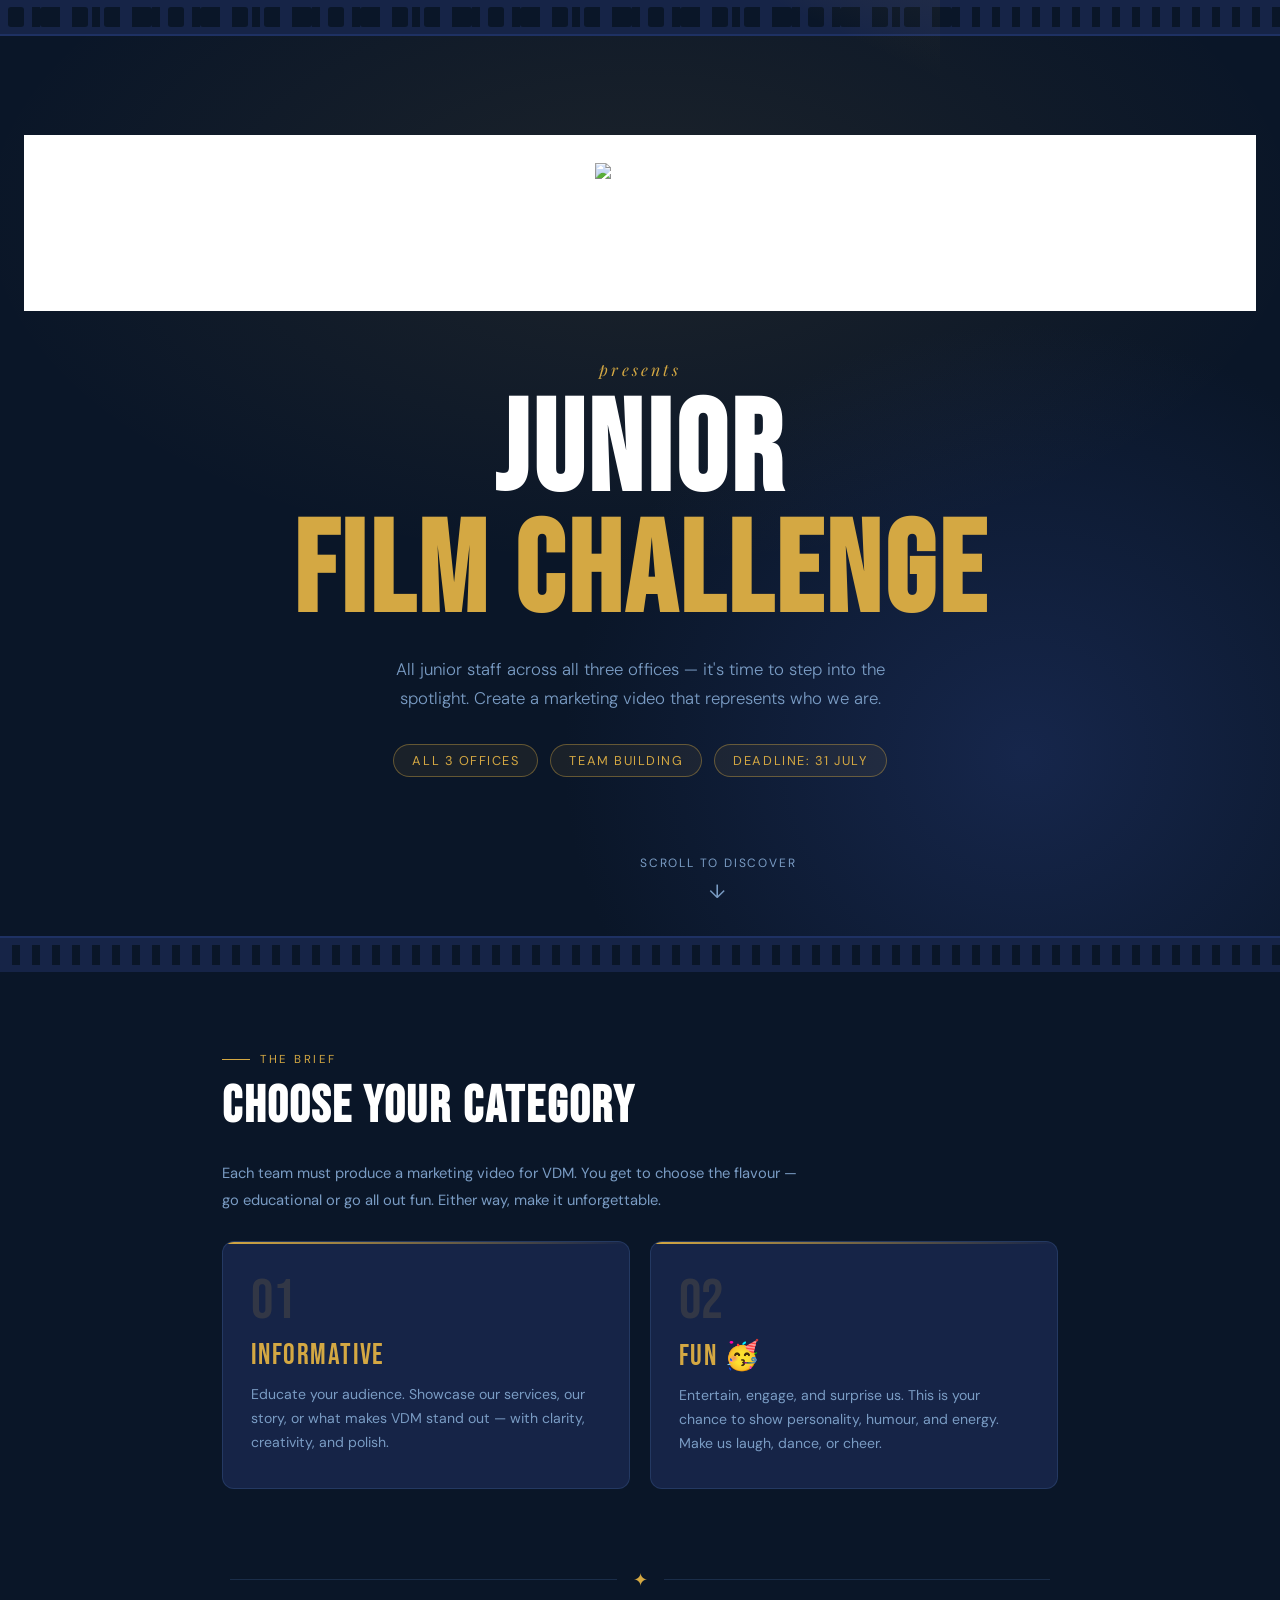
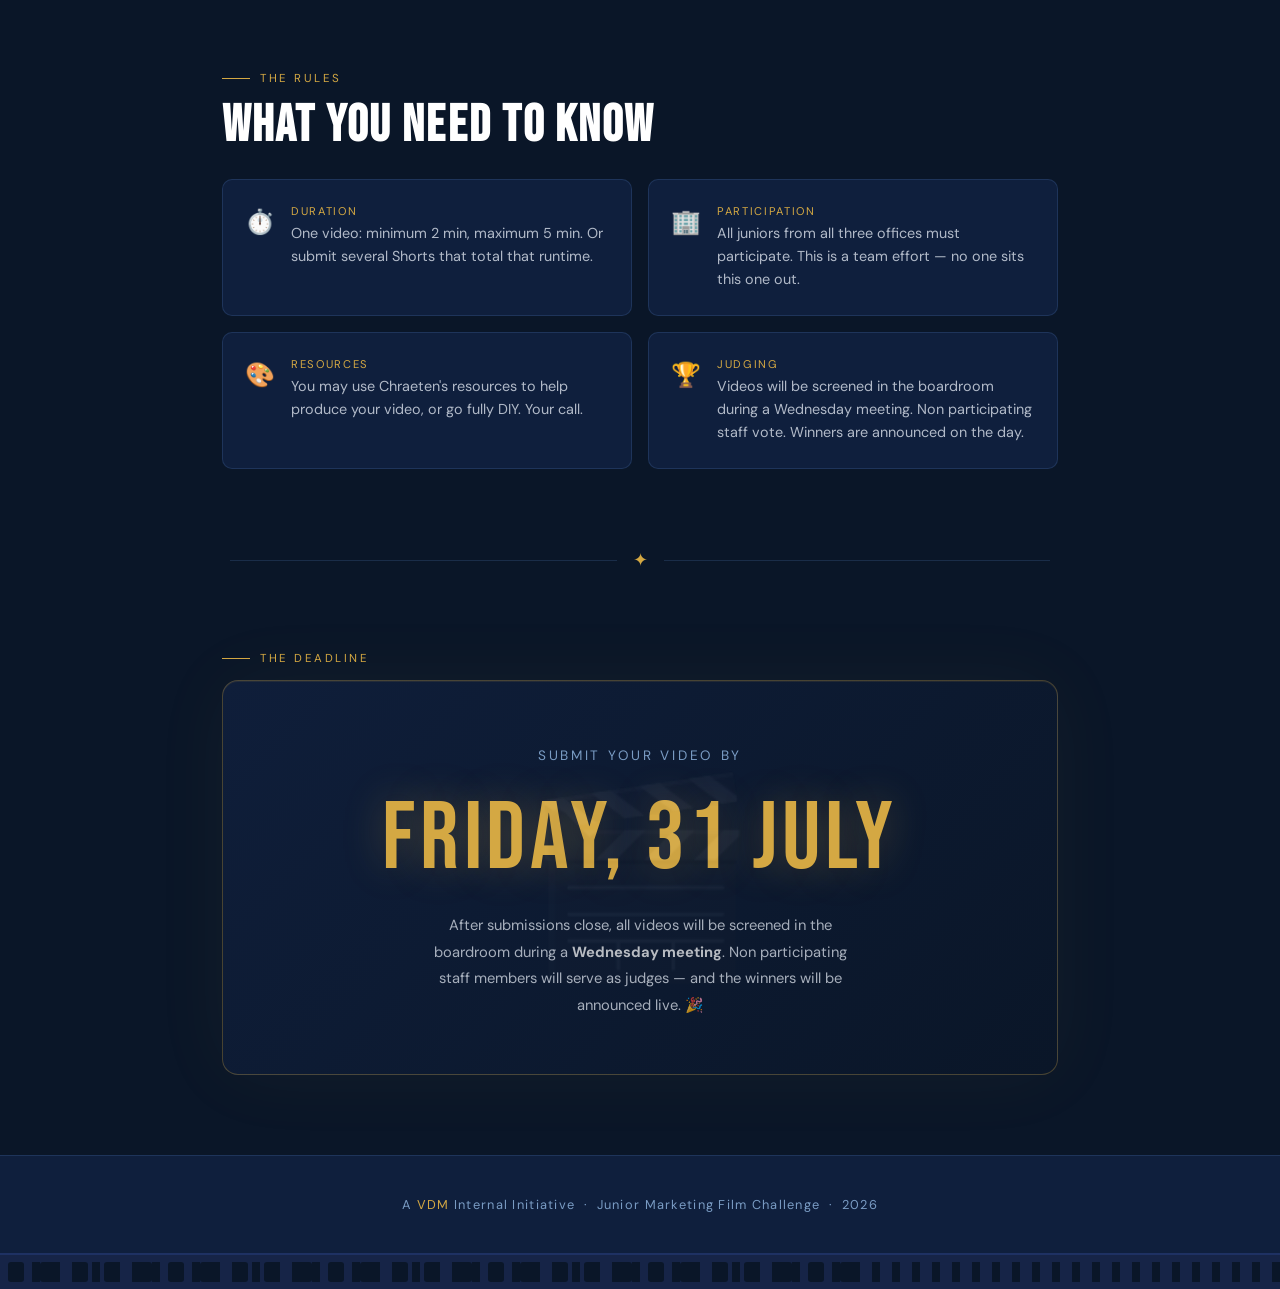
==== announcement/index.html @ d2eee0de "Add initial HTML structure for marketing challenge" ====
<!DOCTYPE html>
<html lang="en">
<head>
  <meta charset="UTF-8" />
  <meta name="viewport" content="width=device-width, initial-scale=1.0"/>
  <title>VDM | Junior Marketing Film Challenge</title>
  <link href="https://fonts.googleapis.com/css2?family=Bebas+Neue&family=DM+Sans:wght@300;400;500;600&family=Playfair+Display:ital@1&display=swap" rel="stylesheet"/>
  <style>
    :root {
      --gold: #D4A843;
      --gold-light: #F0C866;
      --navy: #0A1628;
      --navy2: #0F1F3D;
      --navy3: #162447;
      --navy4: #1E3163;
      --white: #FFFFFF;
      --off-white: #E8EEF7;
      --muted: #7A9CC4;
      --border: rgba(100,150,220,0.18);
    }

    *, *::before, *::after { box-sizing: border-box; margin: 0; padding: 0; }

    body {
      background: var(--navy);
      color: var(--white);
      font-family: 'DM Sans', sans-serif;
      overflow-x: hidden;
    }

    /* FILM STRIP TOP */
    .filmstrip {
      width: 100%;
      height: 36px;
      background: var(--navy3);
      display: flex;
      align-items: center;
      overflow: hidden;
      position: relative;
      border-bottom: 2px solid var(--navy4);
    }
    .filmstrip::before, .filmstrip::after {
      content: '';
      position: absolute;
      top: 50%;
      transform: translateY(-50%);
      height: 20px;
      width: 100%;
      background: repeating-linear-gradient(
        90deg,
        transparent 0px,
        transparent 12px,
        var(--navy) 12px,
        var(--navy) 20px
      );
    }
    .filmstrip-holes {
      display: flex;
      gap: 16px;
      padding: 0 8px;
      animation: slideFilm 8s linear infinite;
    }
    .hole {
      width: 16px;
      height: 20px;
      background: var(--navy);
      border-radius: 3px;
      flex-shrink: 0;
    }
    @keyframes slideFilm {
      from { transform: translateX(0); }
      to { transform: translateX(-400px); }
    }

    /* HERO */
    .hero {
      min-height: 100vh;
      display: flex;
      flex-direction: column;
      align-items: center;
      justify-content: center;
      padding: 0 24px 60px;
      position: relative;
      text-align: center;
      background:
        radial-gradient(ellipse 80% 60% at 50% 20%, rgba(212,168,67,0.09) 0%, transparent 65%),
        radial-gradient(ellipse 60% 80% at 80% 80%, rgba(30,49,99,0.6) 0%, transparent 60%),
        var(--navy);
    }

    /* spotlight effect */
    .hero::before {
      content: '';
      position: absolute;
      top: -100px;
      left: 50%;
      transform: translateX(-50%);
      width: 600px;
      height: 600px;
      background: conic-gradient(from 260deg at 50% 0%, transparent 40%, rgba(212,168,67,0.12) 50%, transparent 60%);
      pointer-events: none;
    }

    .logo-wrap {
      width: 100%;
      background: #ffffff;
      padding: 28px 40px;
      display: flex;
      justify-content: center;
      align-items: center;
      margin-bottom: 48px;
      align-self: stretch;
      animation: fadeDown 0.8s ease both;
    }
    .logo-wrap img {
      height: 120px;
      object-fit: contain;
    }

    .presents {
      font-family: 'Playfair Display', serif;
      font-style: italic;
      color: var(--gold);
      font-size: 1rem;
      letter-spacing: 0.2em;
      margin-bottom: 12px;
      animation: fadeDown 0.9s ease both;
      animation-delay: 0.1s;
      opacity: 0;
    }

    .title {
      font-family: 'Bebas Neue', sans-serif;
      font-size: clamp(3.5rem, 10vw, 8rem);
      line-height: 0.95;
      letter-spacing: 0.03em;
      color: var(--white);
      animation: fadeDown 1s ease both;
      animation-delay: 0.2s;
      opacity: 0;
    }
    .title span {
      color: var(--gold);
      display: block;
    }

    .subtitle {
      margin-top: 20px;
      font-size: 1.05rem;
      color: var(--muted);
      max-width: 540px;
      line-height: 1.7;
      animation: fadeDown 1s ease both;
      animation-delay: 0.35s;
      opacity: 0;
      font-weight: 300;
    }

    .badge-row {
      display: flex;
      gap: 12px;
      margin-top: 32px;
      flex-wrap: wrap;
      justify-content: center;
      animation: fadeDown 1s ease both;
      animation-delay: 0.5s;
      opacity: 0;
    }
    .badge {
      padding: 7px 18px;
      border: 1px solid rgba(212,168,67,0.4);
      border-radius: 100px;
      font-size: 0.8rem;
      letter-spacing: 0.12em;
      text-transform: uppercase;
      color: var(--gold);
      background: rgba(212,168,67,0.08);
    }

    .scroll-hint {
      position: absolute;
      bottom: 32px;
      left: 50%;
      transform: translateX(-50%);
      display: flex;
      flex-direction: column;
      align-items: center;
      gap: 8px;
      color: var(--muted);
      font-size: 0.75rem;
      letter-spacing: 0.15em;
      text-transform: uppercase;
      animation: fadeDown 1s ease both 1s, bounce 2s ease-in-out infinite 2s;
      opacity: 0;
    }
    .scroll-hint::after {
      content: '↓';
      font-size: 1.2rem;
    }

    @keyframes fadeDown {
      from { opacity: 0; transform: translateY(-18px); }
      to { opacity: 1; transform: translateY(0); }
    }
    @keyframes bounce {
      0%, 100% { transform: translateX(-50%) translateY(0); }
      50% { transform: translateX(-50%) translateY(6px); }
    }

    /* DIVIDER */
    .divider {
      display: flex;
      align-items: center;
      gap: 16px;
      padding: 0 40px;
      max-width: 900px;
      margin: 0 auto;
    }
    .divider-line { flex: 1; height: 1px; background: var(--border); }
    .divider-icon { color: var(--gold); font-size: 1.1rem; }

    /* SECTIONS */
    section {
      max-width: 900px;
      margin: 0 auto;
      padding: 80px 32px;
    }

    .section-label {
      font-size: 0.72rem;
      letter-spacing: 0.22em;
      text-transform: uppercase;
      color: var(--gold);
      margin-bottom: 14px;
      display: flex;
      align-items: center;
      gap: 10px;
    }
    .section-label::before {
      content: '';
      width: 28px;
      height: 1px;
      background: var(--gold);
    }

    .section-title {
      font-family: 'Bebas Neue', sans-serif;
      font-size: clamp(2rem, 5vw, 3.2rem);
      letter-spacing: 0.04em;
      line-height: 1;
      margin-bottom: 28px;
      color: var(--white);
    }

    /* CATEGORIES */
    .categories {
      display: grid;
      grid-template-columns: 1fr 1fr;
      gap: 20px;
      margin-top: 28px;
    }
    @media (max-width: 580px) { .categories { grid-template-columns: 1fr; } }

    .category-card {
      background: var(--navy3);
      border: 1px solid var(--border);
      border-radius: 12px;
      padding: 32px 28px;
      position: relative;
      overflow: hidden;
      transition: border-color 0.3s, transform 0.3s;
    }
    .category-card:hover {
      border-color: rgba(212,168,67,0.45);
      transform: translateY(-4px);
    }
    .category-card::before {
      content: '';
      position: absolute;
      top: 0; left: 0; right: 0;
      height: 2px;
      background: linear-gradient(90deg, var(--gold), transparent);
    }
    .cat-num {
      font-family: 'Bebas Neue', sans-serif;
      font-size: 3.5rem;
      color: rgba(212,168,67,0.15);
      line-height: 1;
      margin-bottom: 8px;
    }
    .cat-title {
      font-family: 'Bebas Neue', sans-serif;
      font-size: 1.8rem;
      letter-spacing: 0.05em;
      color: var(--gold);
      margin-bottom: 10px;
    }
    .cat-desc {
      font-size: 0.88rem;
      color: var(--muted);
      line-height: 1.7;
    }

    /* RULES */
    .rules-grid {
      display: grid;
      grid-template-columns: 1fr 1fr;
      gap: 16px;
      margin-top: 28px;
    }
    @media (max-width: 580px) { .rules-grid { grid-template-columns: 1fr; } }

    .rule-card {
      background: var(--navy2);
      border: 1px solid var(--border);
      border-radius: 10px;
      padding: 24px 22px;
      display: flex;
      gap: 16px;
      align-items: flex-start;
      transition: border-color 0.25s, background 0.25s;
    }
    .rule-card:hover {
      border-color: rgba(212,168,67,0.3);
      background: var(--navy3);
    }
    .rule-icon {
      font-size: 1.5rem;
      flex-shrink: 0;
      margin-top: 2px;
    }
    .rule-label {
      font-size: 0.7rem;
      letter-spacing: 0.15em;
      text-transform: uppercase;
      color: var(--gold);
      margin-bottom: 4px;
    }
    .rule-text {
      font-size: 0.9rem;
      color: var(--off-white);
      line-height: 1.6;
      opacity: 0.75;
    }

    /* DEADLINE BLOCK */
    .deadline-block {
      background: linear-gradient(135deg, #0F1E3A, #0A1628);
      border: 1px solid rgba(212,168,67,0.3);
      border-radius: 16px;
      padding: 56px 48px;
      text-align: center;
      position: relative;
      overflow: hidden;
      box-shadow: 0 0 80px rgba(212,168,67,0.05), inset 0 1px 0 rgba(212,168,67,0.1);
    }
    .deadline-block::before {
      content: '🎬';
      position: absolute;
      font-size: 12rem;
      opacity: 0.04;
      top: 50%;
      left: 50%;
      transform: translate(-50%, -50%);
      pointer-events: none;
    }
    .deadline-date {
      font-family: 'Bebas Neue', sans-serif;
      font-size: clamp(3rem, 8vw, 6rem);
      color: var(--gold);
      letter-spacing: 0.05em;
      line-height: 1;
      text-shadow: 0 0 40px rgba(212,168,67,0.3);
    }
    .deadline-sub {
      font-size: 0.85rem;
      color: var(--muted);
      letter-spacing: 0.2em;
      text-transform: uppercase;
      margin-top: 10px;
      margin-bottom: 28px;
    }
    .deadline-info {
      font-size: 0.92rem;
      color: var(--off-white);
      opacity: 0.7;
      line-height: 1.8;
      max-width: 440px;
      margin: 0 auto;
    }
    .deadline-info strong { color: var(--white); opacity: 1; }

    /* FOOTER */
    footer {
      border-top: 1px solid var(--border);
      padding: 40px 32px;
      text-align: center;
      font-size: 0.8rem;
      color: var(--muted);
      letter-spacing: 0.1em;
      background: var(--navy2);
    }
    footer span { color: var(--gold); }
  </style>
</head>
<body>

  <!-- Film strip top -->
  <div class="filmstrip">
    <div class="filmstrip-holes">
      <!-- generate lots of holes -->
      <div class="hole"></div><div class="hole"></div><div class="hole"></div>
      <div class="hole"></div><div class="hole"></div><div class="hole"></div>
      <div class="hole"></div><div class="hole"></div><div class="hole"></div>
      <div class="hole"></div><div class="hole"></div><div class="hole"></div>
      <div class="hole"></div><div class="hole"></div><div class="hole"></div>
      <div class="hole"></div><div class="hole"></div><div class="hole"></div>
      <div class="hole"></div><div class="hole"></div><div class="hole"></div>
      <div class="hole"></div><div class="hole"></div><div class="hole"></div>
      <div class="hole"></div><div class="hole"></div><div class="hole"></div>
      <div class="hole"></div><div class="hole"></div><div class="hole"></div>
    </div>
  </div>

  <!-- HERO -->
  <div class="hero">
    <div class="logo-wrap">
      <img src="logo.jpg" alt="VDM Logo" />
    </div>
    <div class="presents">presents</div>
    <h1 class="title">Junior<span>Film Challenge</span></h1>
    <p class="subtitle">All junior staff across all three offices — it's time to step into the spotlight. Create a marketing video that represents who we are.</p>
    <div class="badge-row">
      <div class="badge">All 3 Offices</div>
      <div class="badge">Team Building</div>
      <div class="badge">Deadline: 31 July</div>
    </div>
    <div class="scroll-hint">Scroll to discover</div>
  </div>

  <!-- FILMSTRIP DIVIDER -->
  <div class="filmstrip" style="border-top: 2px solid #1E3163; border-bottom: none;"></div>

  <!-- CATEGORIES -->
  <section>
    <div class="section-label">The Brief</div>
    <h2 class="section-title">Choose Your Category</h2>
    <p style="color: var(--muted); font-size: 0.92rem; line-height: 1.8; max-width: 580px;">
      Each team must produce a marketing video for VDM. You get to choose the flavour — go educational or go all out fun. Either way, make it unforgettable.
    </p>
    <div class="categories">
      <div class="category-card">
        <div class="cat-num">01</div>
        <div class="cat-title">Informative</div>
        <p class="cat-desc">Educate your audience. Showcase our services, our story, or what makes VDM stand out — with clarity, creativity, and polish.</p>
      </div>
      <div class="category-card">
        <div class="cat-num">02</div>
        <div class="cat-title">Fun 🥳</div>
        <p class="cat-desc">Entertain, engage, and surprise us. This is your chance to show personality, humour, and energy. Make us laugh, dance, or cheer.</p>
      </div>
    </div>
  </section>

  <div class="divider"><div class="divider-line"></div><div class="divider-icon">✦</div><div class="divider-line"></div></div>

  <!-- RULES -->
  <section>
    <div class="section-label">The Rules</div>
    <h2 class="section-title">What You Need To Know</h2>
    <div class="rules-grid">
      <div class="rule-card">
        <div class="rule-icon">⏱️</div>
        <div>
          <div class="rule-label">Duration</div>
          <div class="rule-text">One video: minimum 2 min, maximum 5 min. Or submit several Shorts that total that runtime.</div>
        </div>
      </div>
      <div class="rule-card">
        <div class="rule-icon">🏢</div>
        <div>
          <div class="rule-label">Participation</div>
          <div class="rule-text">All juniors from all three offices must participate. This is a team effort — no one sits this one out.</div>
        </div>
      </div>
      <div class="rule-card">
        <div class="rule-icon">🎨</div>
        <div>
          <div class="rule-label">Resources</div>
          <div class="rule-text">You may use Chraeten's resources to help produce your video, or go fully DIY. Your call.</div>
        </div>
      </div>
      <div class="rule-card">
        <div class="rule-icon">🏆</div>
        <div>
          <div class="rule-label">Judging</div>
          <div class="rule-text">Videos will be screened in the boardroom during a Wednesday meeting. Non participating staff vote. Winners are announced on the day.</div>
        </div>
      </div>
    </div>
  </section>

  <div class="divider"><div class="divider-line"></div><div class="divider-icon">✦</div><div class="divider-line"></div></div>

  <!-- DEADLINE -->
  <section>
    <div class="section-label">The Deadline</div>
    <div class="deadline-block">
      <div class="deadline-sub">Submit your video by</div>
      <div class="deadline-date">Friday, 31 July</div>
      <p class="deadline-info" style="margin-top: 24px;">
        After submissions close, all videos will be screened in the boardroom during a <strong>Wednesday meeting</strong>.
        Non participating staff members will serve as judges — and the winners will be announced live. 🎉
      </p>
    </div>
  </section>

  <footer>
    <p>A <span>VDM</span> Internal Initiative &nbsp;·&nbsp; Junior Marketing Film Challenge &nbsp;·&nbsp; 2026</p>
  </footer>

  <!-- FILMSTRIP BOTTOM -->
  <div class="filmstrip" style="border-top: 2px solid #1E3163; border-bottom: none;">
    <div class="filmstrip-holes" style="animation-direction: reverse;">
      <div class="hole"></div><div class="hole"></div><div class="hole"></div>
      <div class="hole"></div><div class="hole"></div><div class="hole"></div>
      <div class="hole"></div><div class="hole"></div><div class="hole"></div>
      <div class="hole"></div><div class="hole"></div><div class="hole"></div>
      <div class="hole"></div><div class="hole"></div><div class="hole"></div>
      <div class="hole"></div><div class="hole"></div><div class="hole"></div>
      <div class="hole"></div><div class="hole"></div><div class="hole"></div>
      <div class="hole"></div><div class="hole"></div><div class="hole"></div>
      <div class="hole"></div><div class="hole"></div><div class="hole"></div>
    </div>
  </div>

</body>
</html>
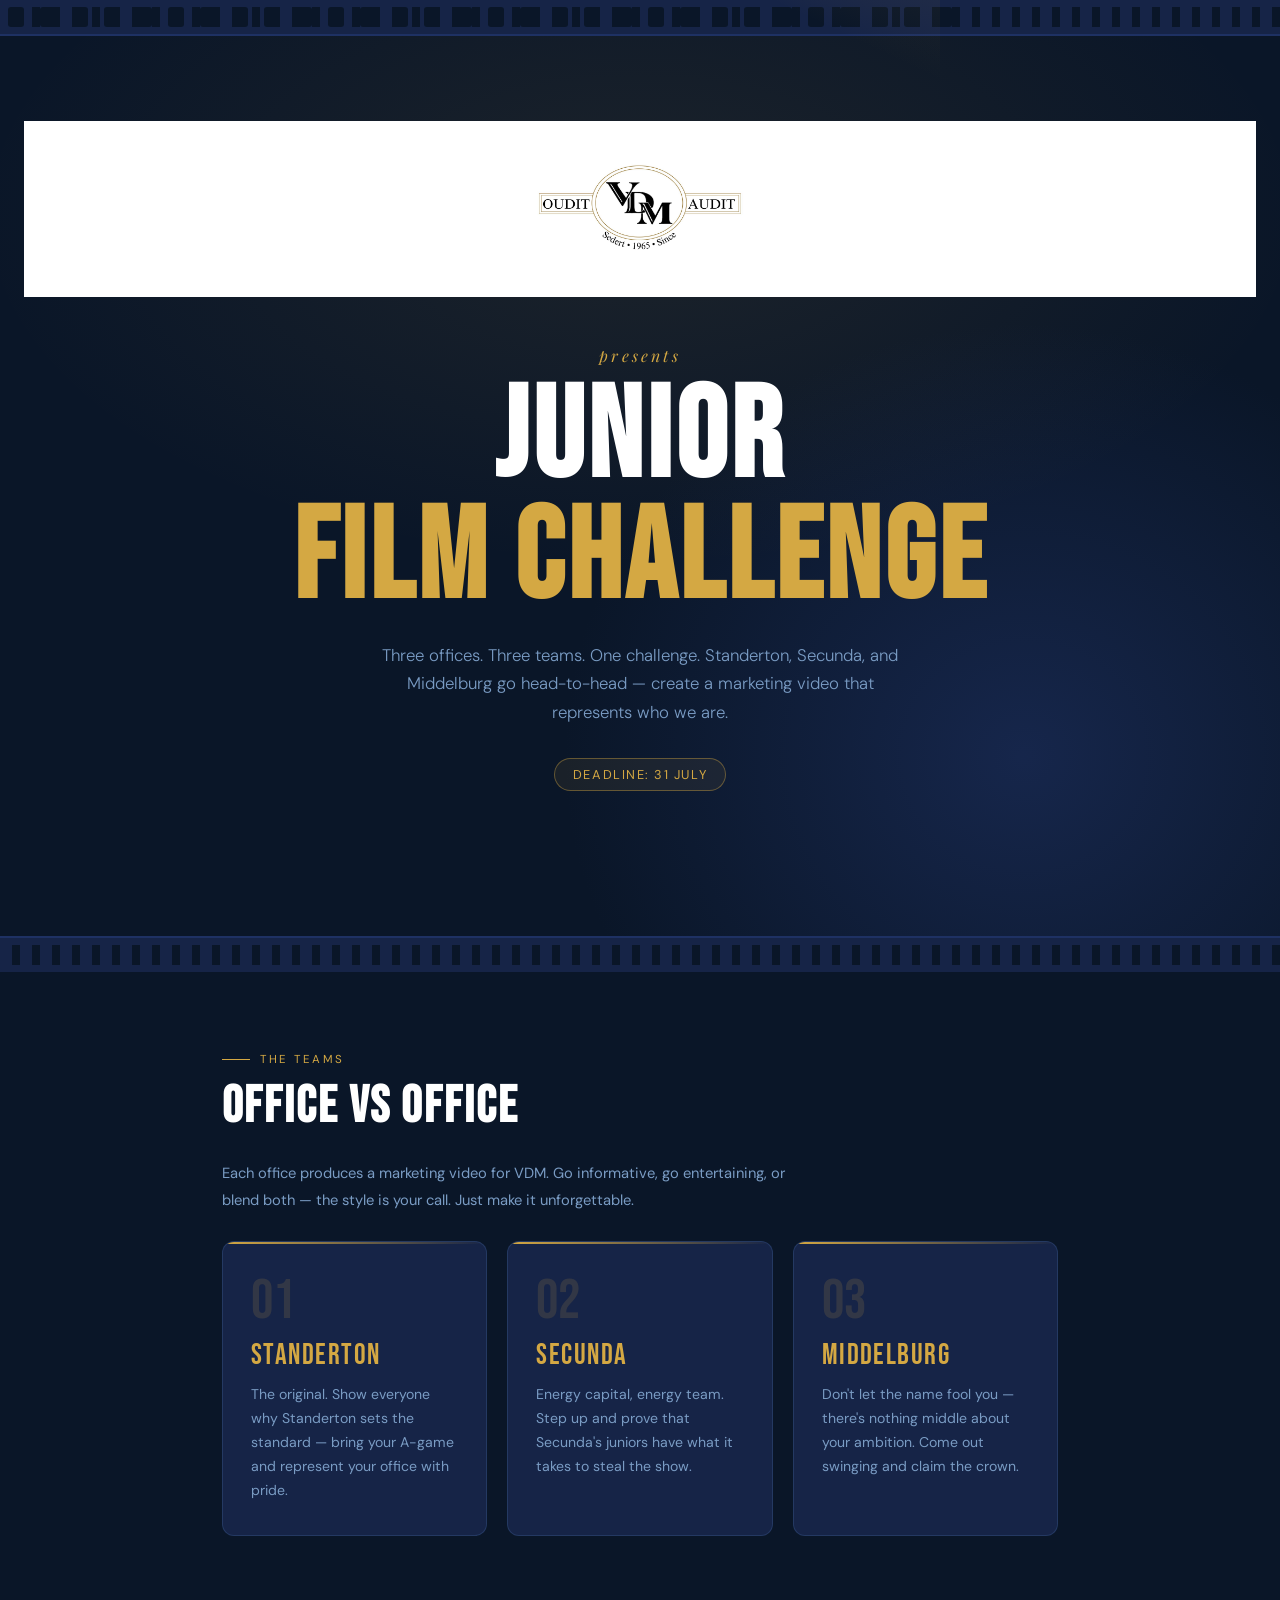
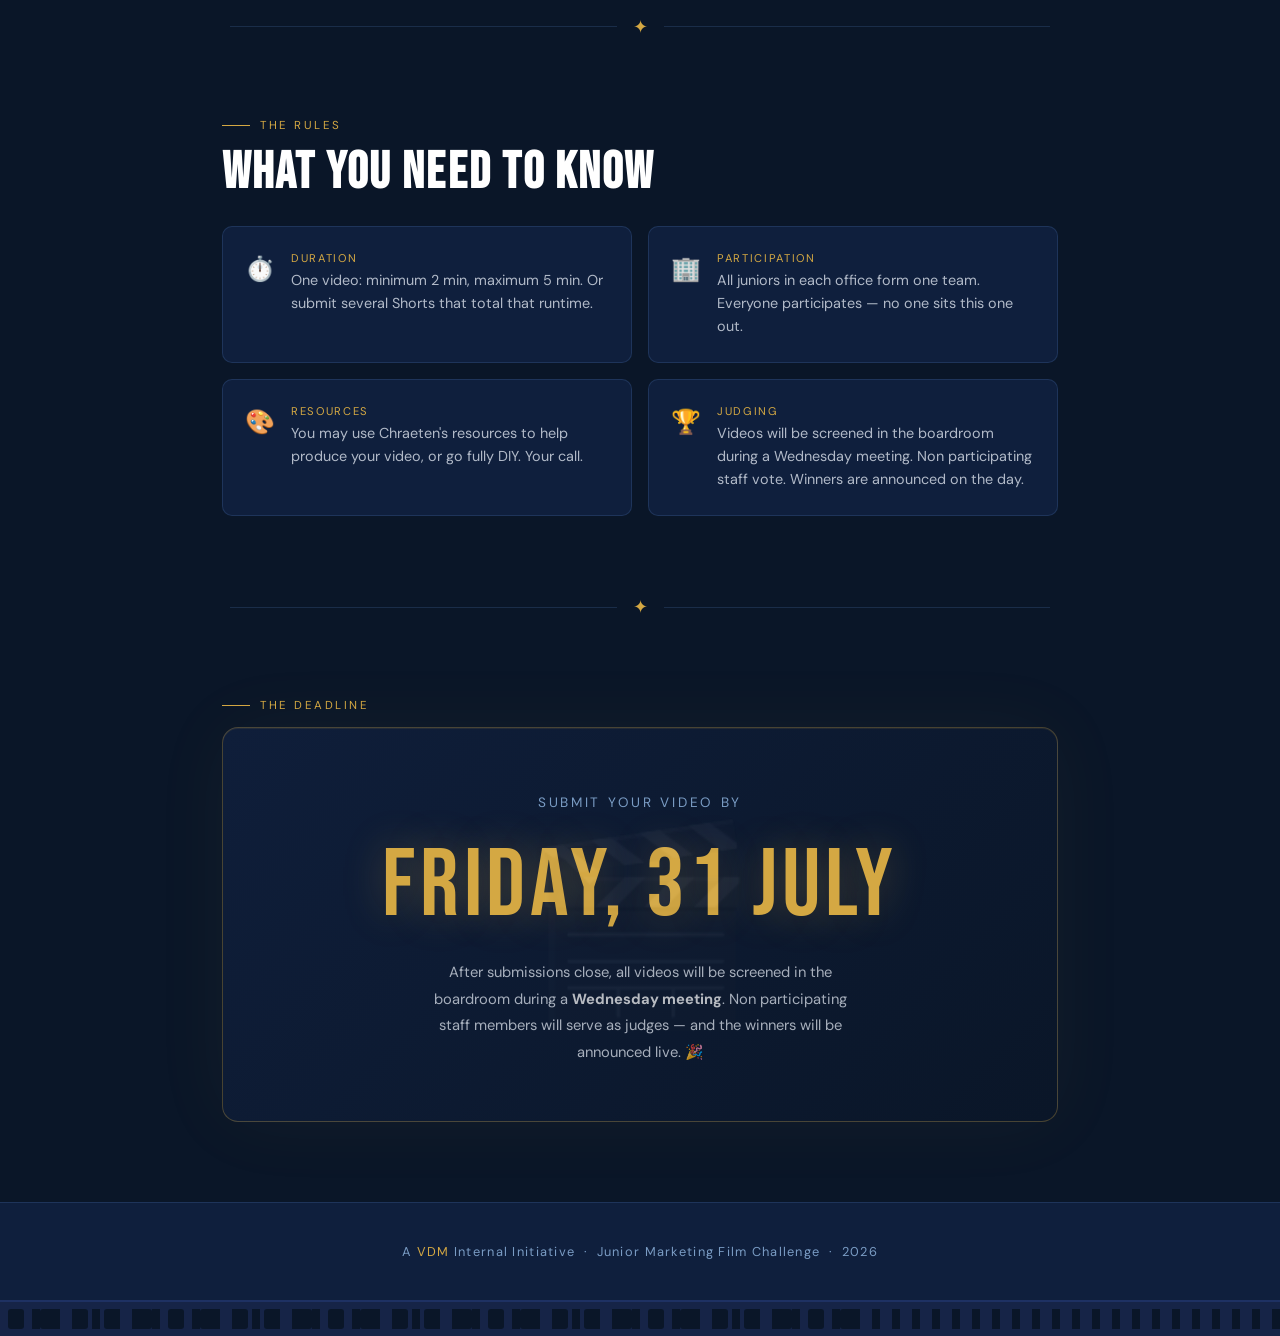
==== commit b33d3b95: "Revise competition details and update category layout Updated the layout to include three columns fo" ====
--- a/announcement/index.html
+++ b/announcement/index.html
@@ -255,11 +255,11 @@
     /* CATEGORIES */
     .categories {
       display: grid;
-      grid-template-columns: 1fr 1fr;
+      grid-template-columns: 1fr 1fr 1fr;
       gap: 20px;
       margin-top: 28px;
     }
-    @media (max-width: 580px) { .categories { grid-template-columns: 1fr; } }
+    @media (max-width: 720px) { .categories { grid-template-columns: 1fr; } }
 
     .category-card {
       background: var(--navy3);
@@ -429,13 +429,10 @@
     </div>
     <div class="presents">presents</div>
     <h1 class="title">Junior<span>Film Challenge</span></h1>
-    <p class="subtitle">All junior staff across all three offices — it's time to step into the spotlight. Create a marketing video that represents who we are.</p>
+    <p class="subtitle">Three offices. Three teams. One challenge. Standerton, Secunda, and Middelburg go head-to-head — create a marketing video that represents who we are.</p>
     <div class="badge-row">
-      <div class="badge">All 3 Offices</div>
-      <div class="badge">Team Building</div>
       <div class="badge">Deadline: 31 July</div>
     </div>
-    <div class="scroll-hint">Scroll to discover</div>
   </div>
 
   <!-- FILMSTRIP DIVIDER -->
@@ -443,21 +440,26 @@
 
   <!-- CATEGORIES -->
   <section>
-    <div class="section-label">The Brief</div>
-    <h2 class="section-title">Choose Your Category</h2>
+    <div class="section-label">The Teams</div>
+    <h2 class="section-title">Office vs Office</h2>
     <p style="color: var(--muted); font-size: 0.92rem; line-height: 1.8; max-width: 580px;">
-      Each team must produce a marketing video for VDM. You get to choose the flavour — go educational or go all out fun. Either way, make it unforgettable.
+      Each office produces a marketing video for VDM. Go informative, go entertaining, or blend both — the style is your call. Just make it unforgettable.
     </p>
     <div class="categories">
       <div class="category-card">
         <div class="cat-num">01</div>
-        <div class="cat-title">Informative</div>
-        <p class="cat-desc">Educate your audience. Showcase our services, our story, or what makes VDM stand out — with clarity, creativity, and polish.</p>
+        <div class="cat-title">Standerton</div>
+        <p class="cat-desc">The original. Show everyone why Standerton sets the standard — bring your A-game and represent your office with pride.</p>
       </div>
       <div class="category-card">
         <div class="cat-num">02</div>
-        <div class="cat-title">Fun 🥳</div>
-        <p class="cat-desc">Entertain, engage, and surprise us. This is your chance to show personality, humour, and energy. Make us laugh, dance, or cheer.</p>
+        <div class="cat-title">Secunda</div>
+        <p class="cat-desc">Energy capital, energy team. Step up and prove that Secunda's juniors have what it takes to steal the show.</p>
+      </div>
+      <div class="category-card">
+        <div class="cat-num">03</div>
+        <div class="cat-title">Middelburg</div>
+        <p class="cat-desc">Don't let the name fool you — there's nothing middle about your ambition. Come out swinging and claim the crown.</p>
       </div>
     </div>
   </section>
@@ -480,7 +482,7 @@
         <div class="rule-icon">🏢</div>
         <div>
           <div class="rule-label">Participation</div>
-          <div class="rule-text">All juniors from all three offices must participate. This is a team effort — no one sits this one out.</div>
+          <div class="rule-text">All juniors in each office form one team. Everyone participates — no one sits this one out.</div>
         </div>
       </div>
       <div class="rule-card">
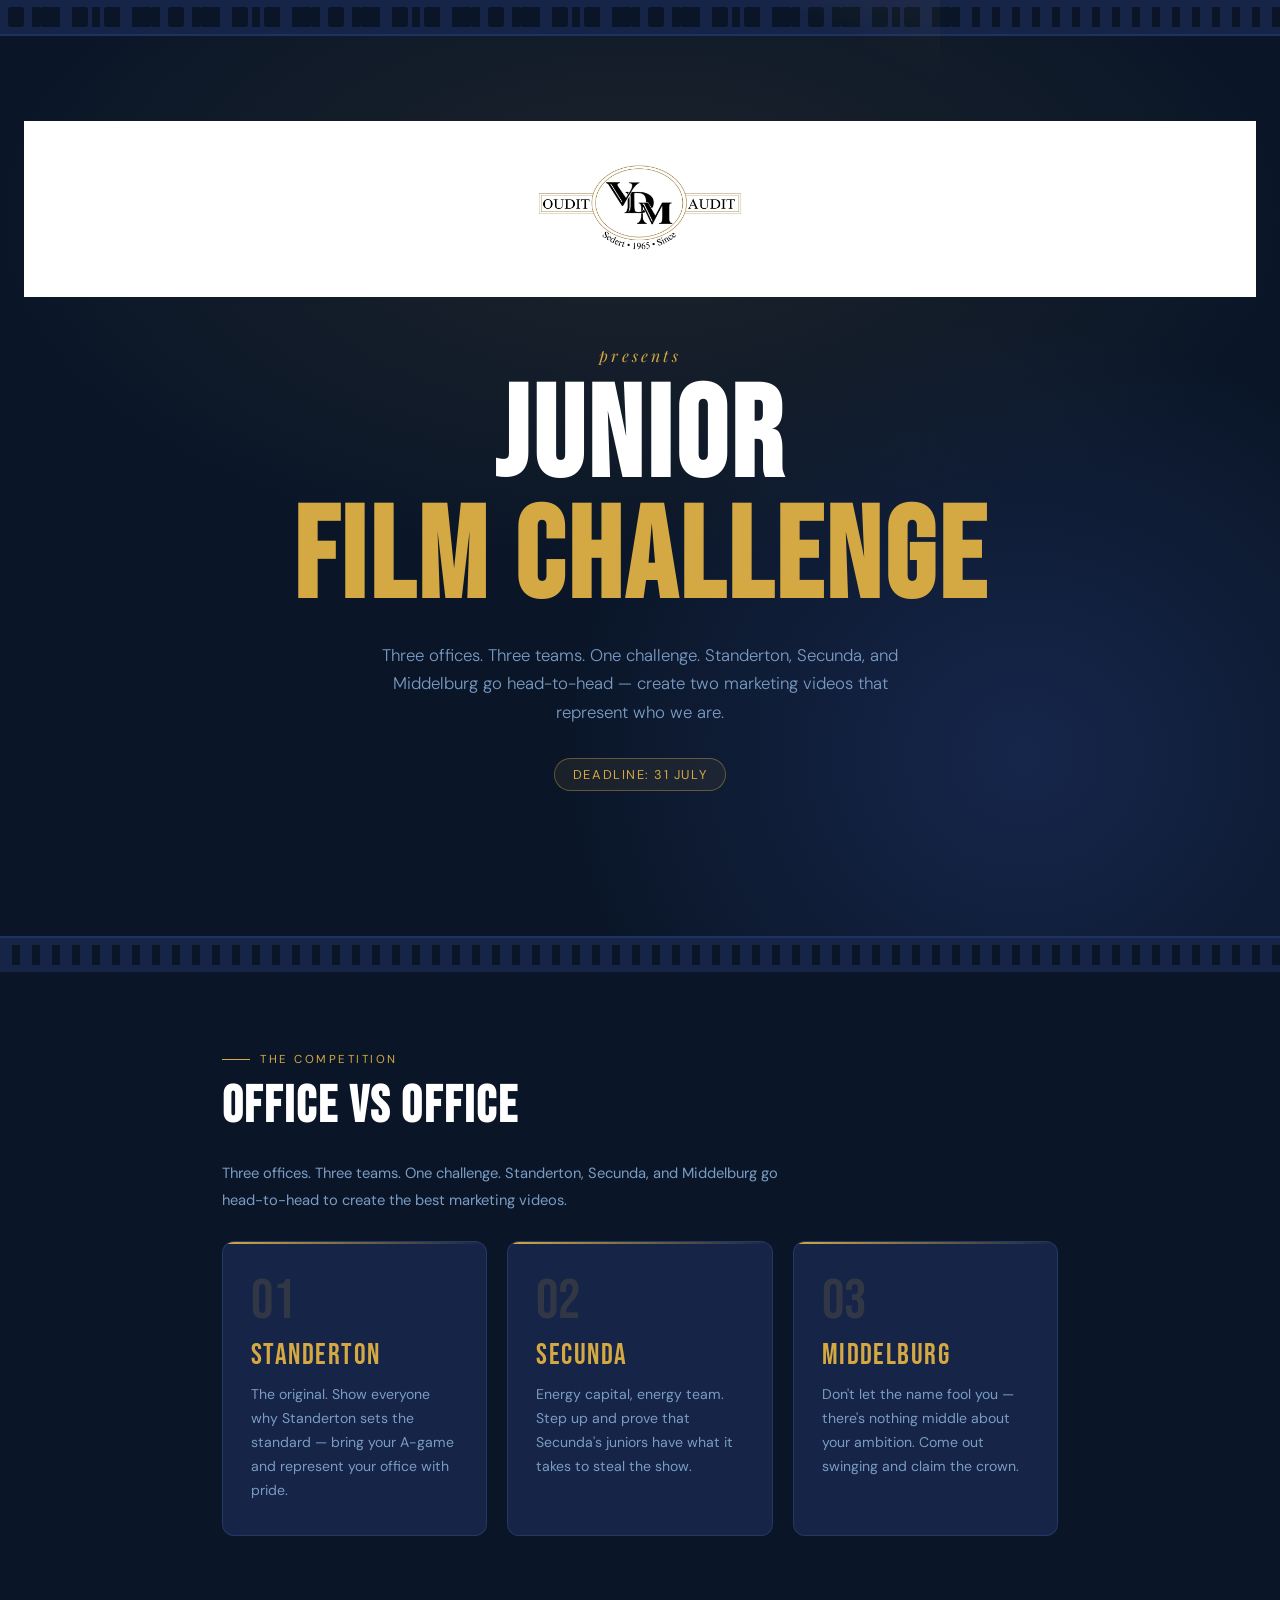
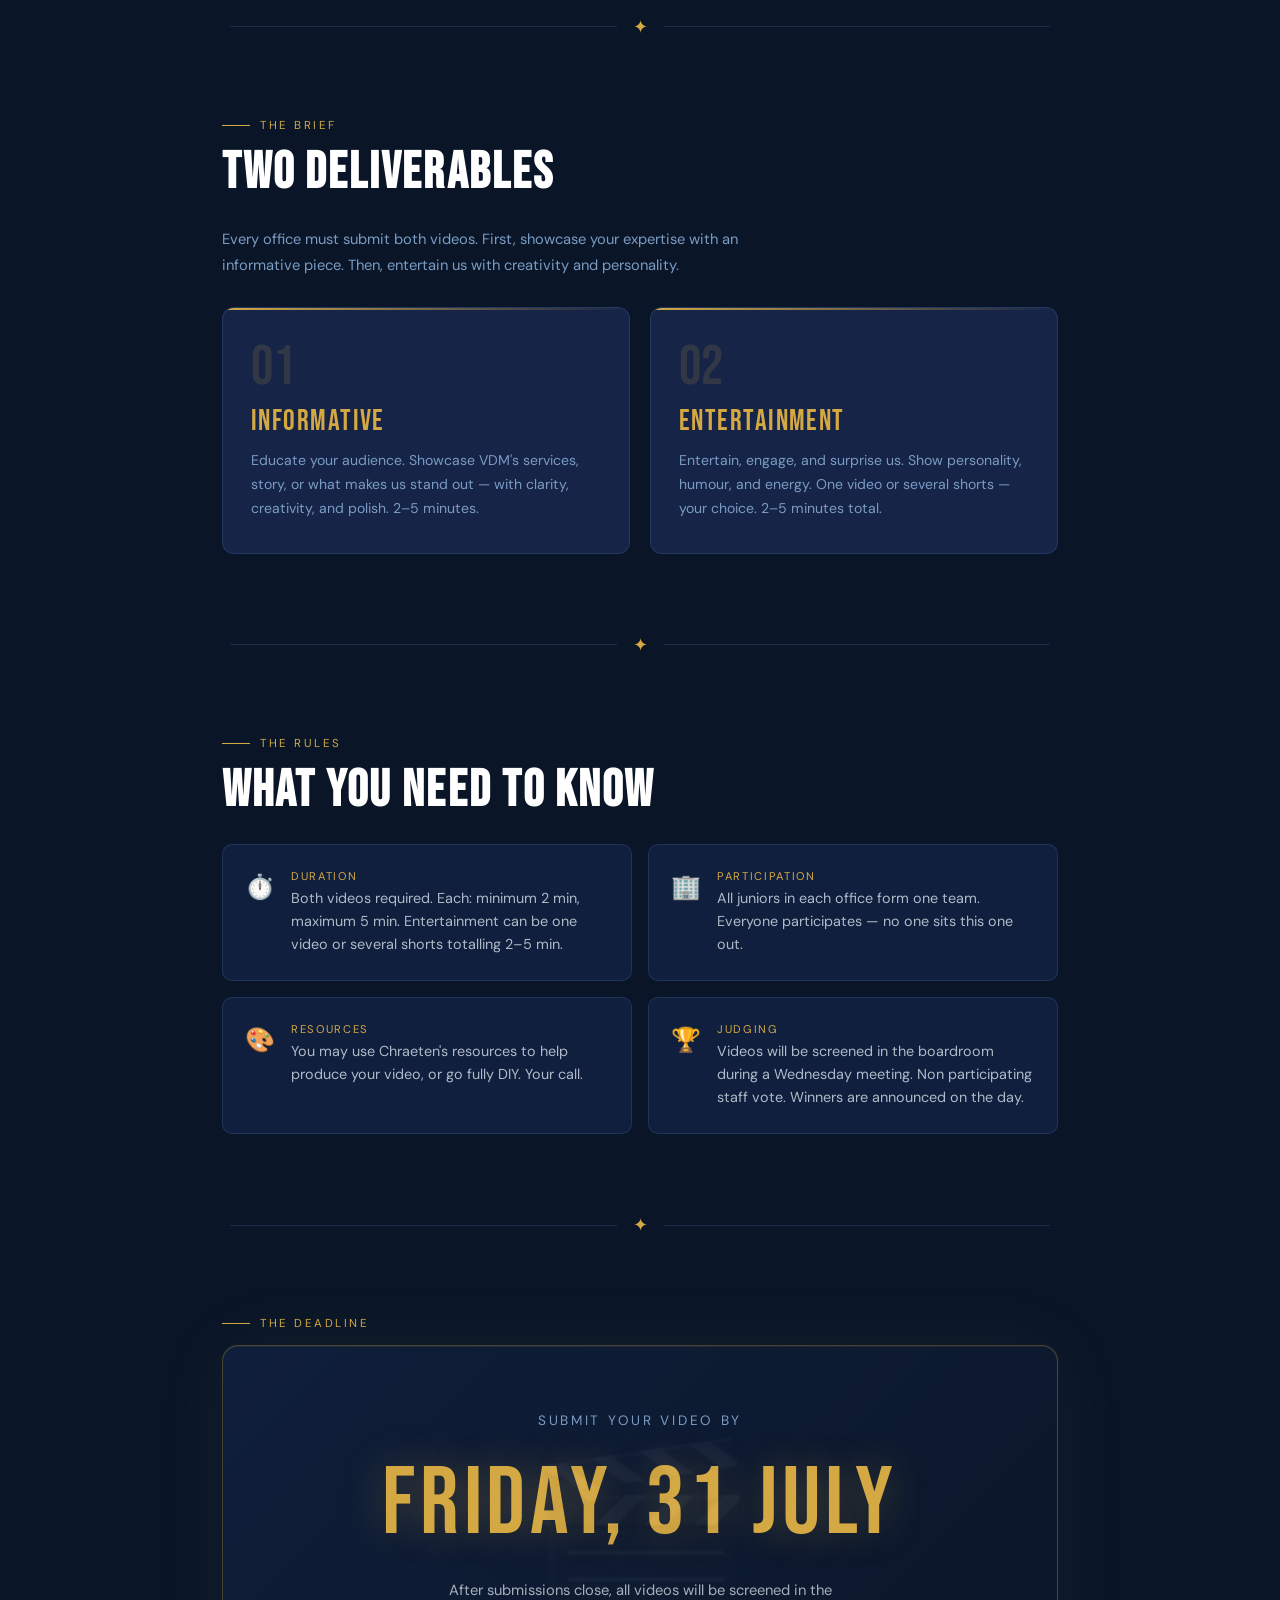
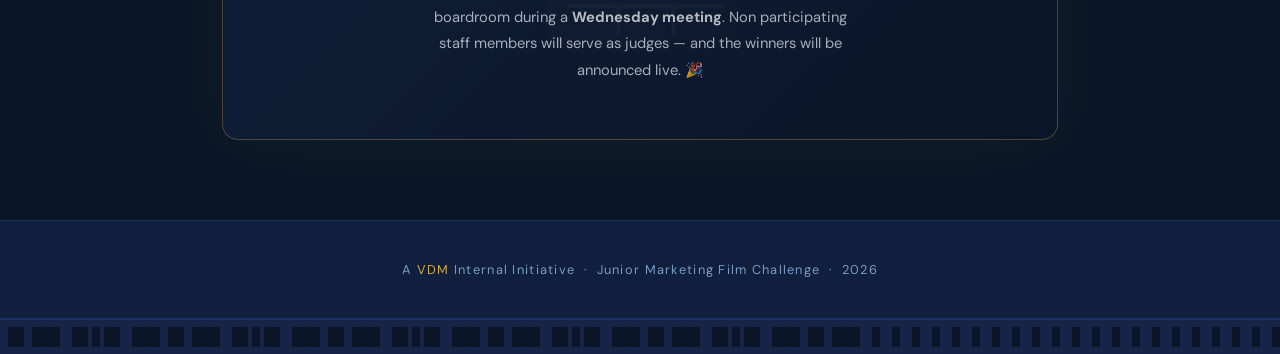
==== commit 4ac52a0b: "Revise competition requirements and add deliverables section Updated the competition details to requ" ====
--- a/announcement/index.html
+++ b/announcement/index.html
@@ -429,7 +429,7 @@
     </div>
     <div class="presents">presents</div>
     <h1 class="title">Junior<span>Film Challenge</span></h1>
-    <p class="subtitle">Three offices. Three teams. One challenge. Standerton, Secunda, and Middelburg go head-to-head — create a marketing video that represents who we are.</p>
+    <p class="subtitle">Three offices. Three teams. One challenge. Standerton, Secunda, and Middelburg go head-to-head — create two marketing videos that represent who we are.</p>
     <div class="badge-row">
       <div class="badge">Deadline: 31 July</div>
     </div>
@@ -438,12 +438,12 @@
   <!-- FILMSTRIP DIVIDER -->
   <div class="filmstrip" style="border-top: 2px solid #1E3163; border-bottom: none;"></div>
 
-  <!-- CATEGORIES -->
+  <!-- TEAMS -->
   <section>
-    <div class="section-label">The Teams</div>
+    <div class="section-label">The Competition</div>
     <h2 class="section-title">Office vs Office</h2>
     <p style="color: var(--muted); font-size: 0.92rem; line-height: 1.8; max-width: 580px;">
-      Each office produces a marketing video for VDM. Go informative, go entertaining, or blend both — the style is your call. Just make it unforgettable.
+      Three offices. Three teams. One challenge. Standerton, Secunda, and Middelburg go head-to-head to create the best marketing videos.
     </p>
     <div class="categories">
       <div class="category-card">
@@ -460,6 +460,29 @@
         <div class="cat-num">03</div>
         <div class="cat-title">Middelburg</div>
         <p class="cat-desc">Don't let the name fool you — there's nothing middle about your ambition. Come out swinging and claim the crown.</p>
+      </div>
+    </div>
+  </section>
+
+  <div class="divider"><div class="divider-line"></div><div class="divider-icon">✦</div><div class="divider-line"></div></div>
+
+  <!-- DELIVERABLES -->
+  <section>
+    <div class="section-label">The Brief</div>
+    <h2 class="section-title">Two Deliverables</h2>
+    <p style="color: var(--muted); font-size: 0.92rem; line-height: 1.8; max-width: 580px;">
+      Every office must submit both videos. First, showcase your expertise with an informative piece. Then, entertain us with creativity and personality.
+    </p>
+    <div class="categories" style="grid-template-columns: 1fr 1fr;">
+      <div class="category-card">
+        <div class="cat-num">01</div>
+        <div class="cat-title">Informative</div>
+        <p class="cat-desc">Educate your audience. Showcase VDM's services, story, or what makes us stand out — with clarity, creativity, and polish. 2–5 minutes.</p>
+      </div>
+      <div class="category-card">
+        <div class="cat-num">02</div>
+        <div class="cat-title">Entertainment</div>
+        <p class="cat-desc">Entertain, engage, and surprise us. Show personality, humour, and energy. One video or several shorts — your choice. 2–5 minutes total.</p>
       </div>
     </div>
   </section>
@@ -475,7 +498,7 @@
         <div class="rule-icon">⏱️</div>
         <div>
           <div class="rule-label">Duration</div>
-          <div class="rule-text">One video: minimum 2 min, maximum 5 min. Or submit several Shorts that total that runtime.</div>
+          <div class="rule-text">Both videos required. Each: minimum 2 min, maximum 5 min. Entertainment can be one video or several shorts totalling 2–5 min.</div>
         </div>
       </div>
       <div class="rule-card">
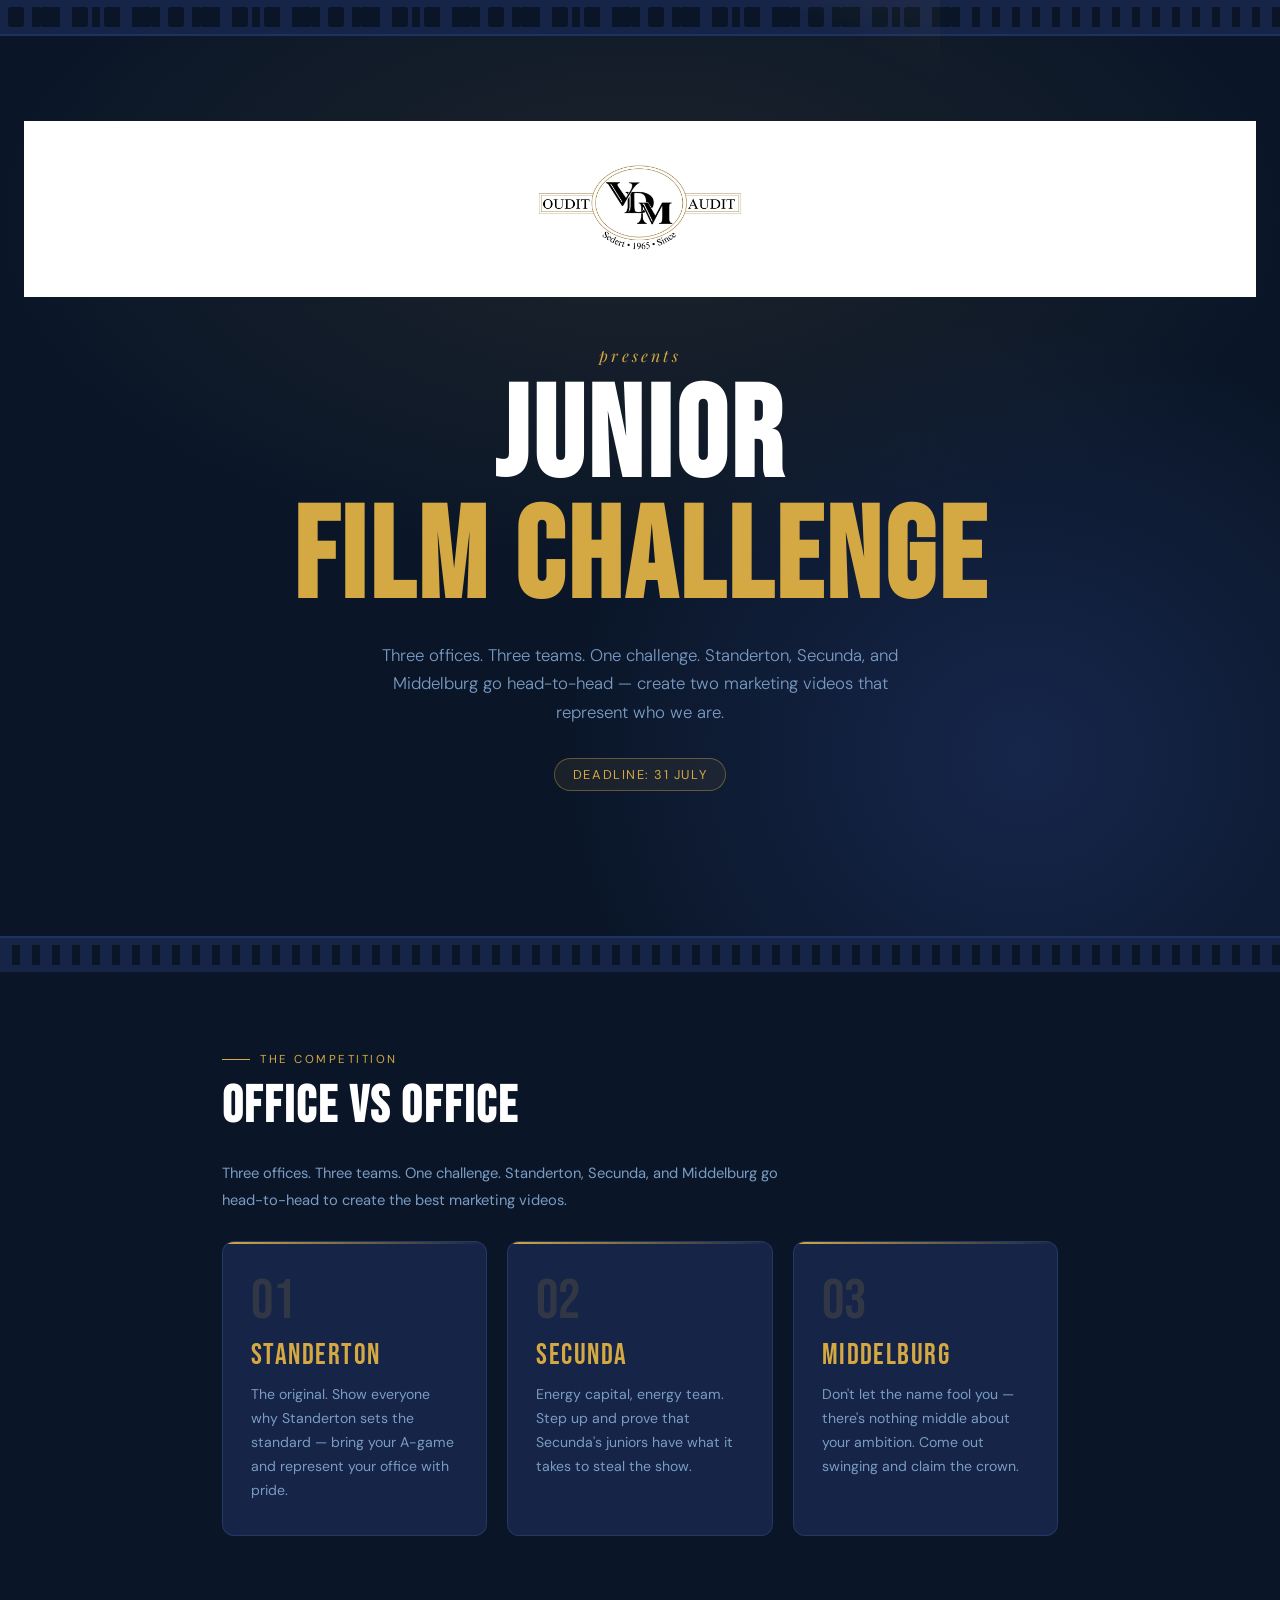
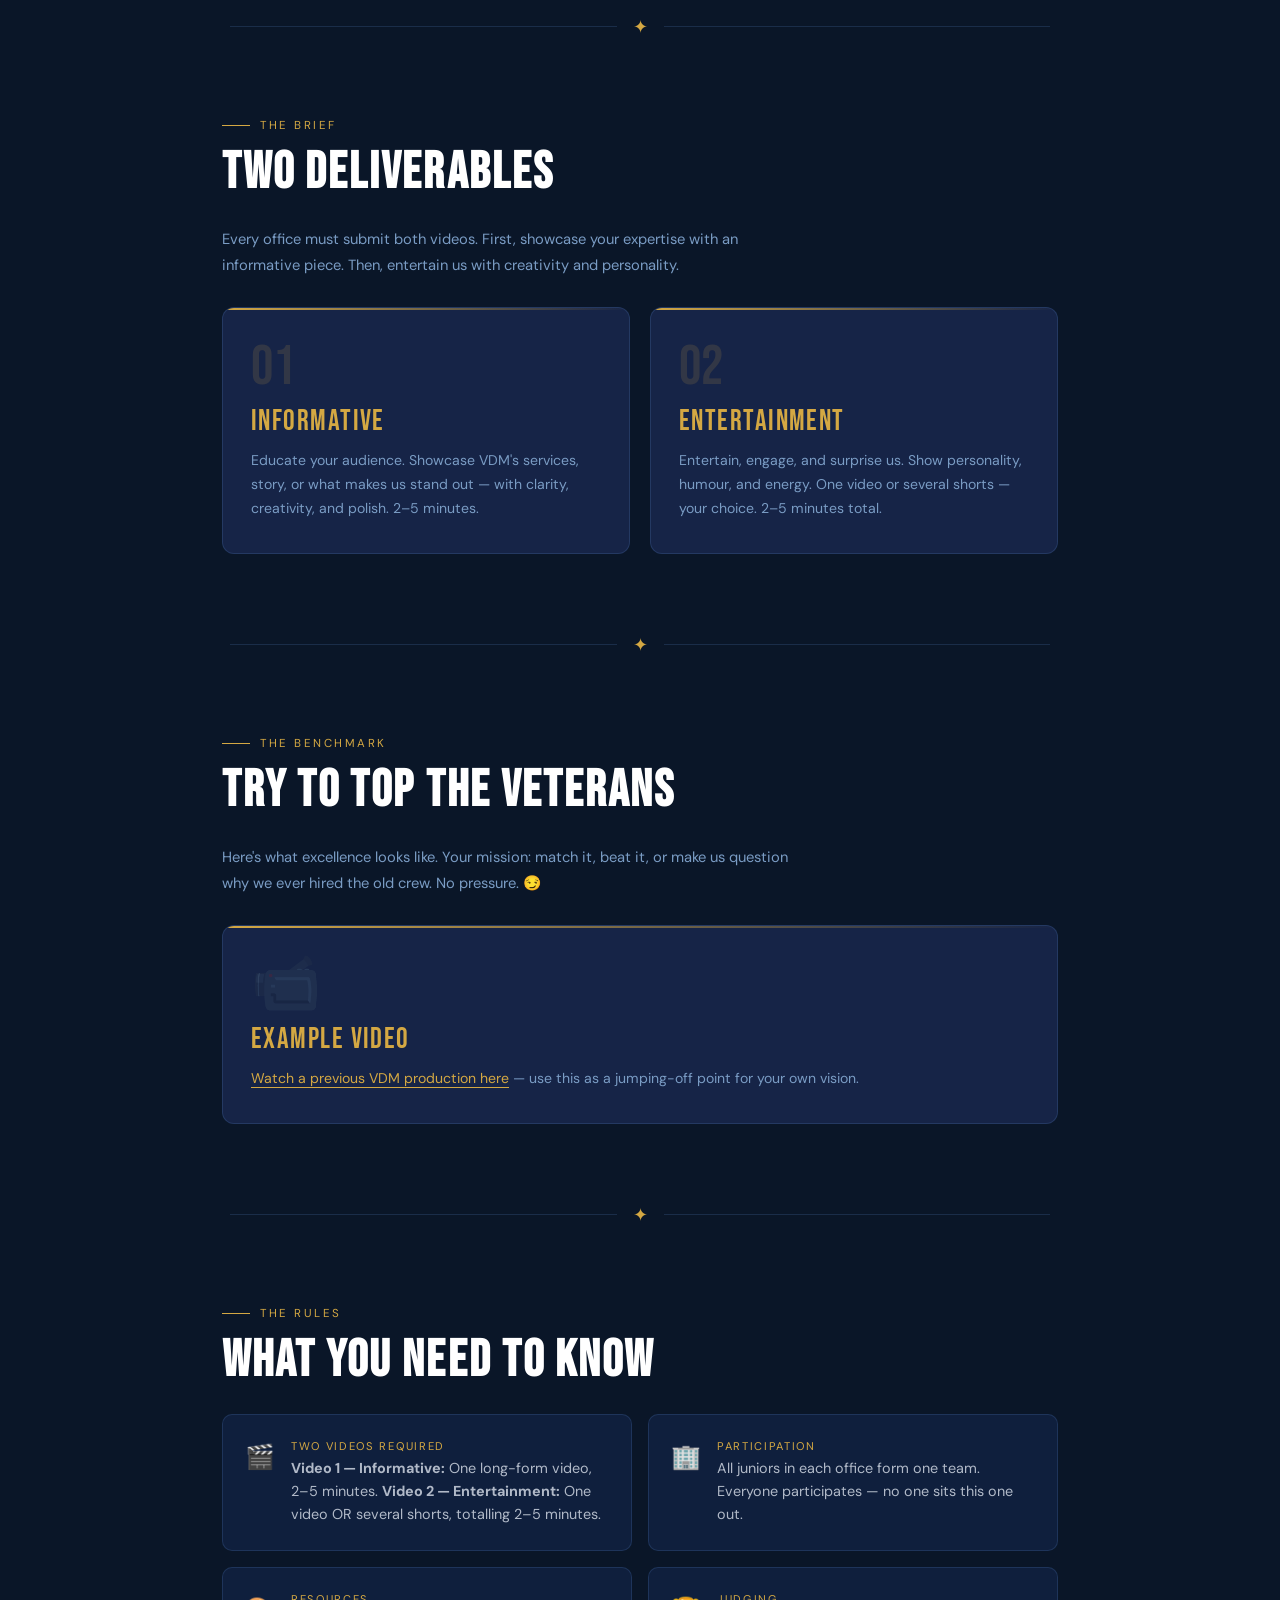
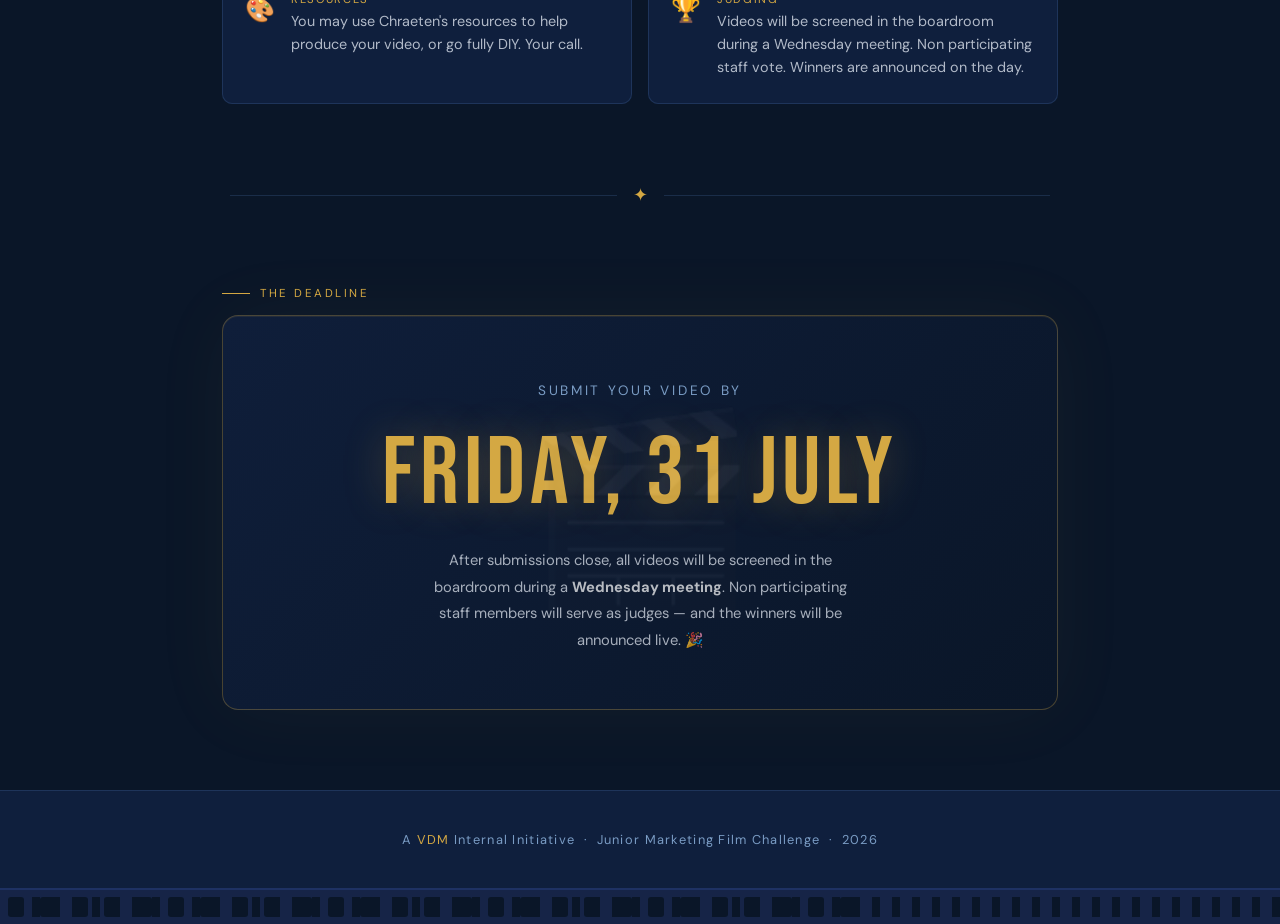
==== commit fd825a50: "Add inspiration section with example video Added a new section for inspiration with example video." ====
--- a/announcement/index.html
+++ b/announcement/index.html
@@ -489,16 +489,34 @@
 
   <div class="divider"><div class="divider-line"></div><div class="divider-icon">✦</div><div class="divider-line"></div></div>
 
+  <!-- INSPIRATION -->
+  <section>
+    <div class="section-label">The Benchmark</div>
+    <h2 class="section-title">Try To Top The Veterans</h2>
+    <p style="color: var(--muted); font-size: 0.92rem; line-height: 1.8; max-width: 580px;">
+      Here's what excellence looks like. Your mission: match it, beat it, or make us question why we ever hired the old crew. No pressure. 😏
+    </p>
+    <div class="categories" style="grid-template-columns: 1fr;">
+      <div class="category-card">
+        <div class="cat-num">📹</div>
+        <div class="cat-title">Example Video</div>
+        <p class="cat-desc"><a href="https://www.facebook.com/reel/355632622175823" target="_blank" style="color: var(--gold); text-decoration: none; border-bottom: 1px solid var(--gold);">Watch a previous VDM production here</a> — use this as a jumping-off point for your own vision.</p>
+      </div>
+    </div>
+  </section>
+
+  <div class="divider"><div class="divider-line"></div><div class="divider-icon">✦</div><div class="divider-line"></div></div>
+
   <!-- RULES -->
   <section>
     <div class="section-label">The Rules</div>
     <h2 class="section-title">What You Need To Know</h2>
     <div class="rules-grid">
       <div class="rule-card">
-        <div class="rule-icon">⏱️</div>
+        <div class="rule-icon">🎬</div>
         <div>
-          <div class="rule-label">Duration</div>
-          <div class="rule-text">Both videos required. Each: minimum 2 min, maximum 5 min. Entertainment can be one video or several shorts totalling 2–5 min.</div>
+          <div class="rule-label">Two Videos Required</div>
+          <div class="rule-text"><strong>Video 1 — Informative:</strong> One long-form video, 2–5 minutes. <strong>Video 2 — Entertainment:</strong> One video OR several shorts, totalling 2–5 minutes.</div>
         </div>
       </div>
       <div class="rule-card">
